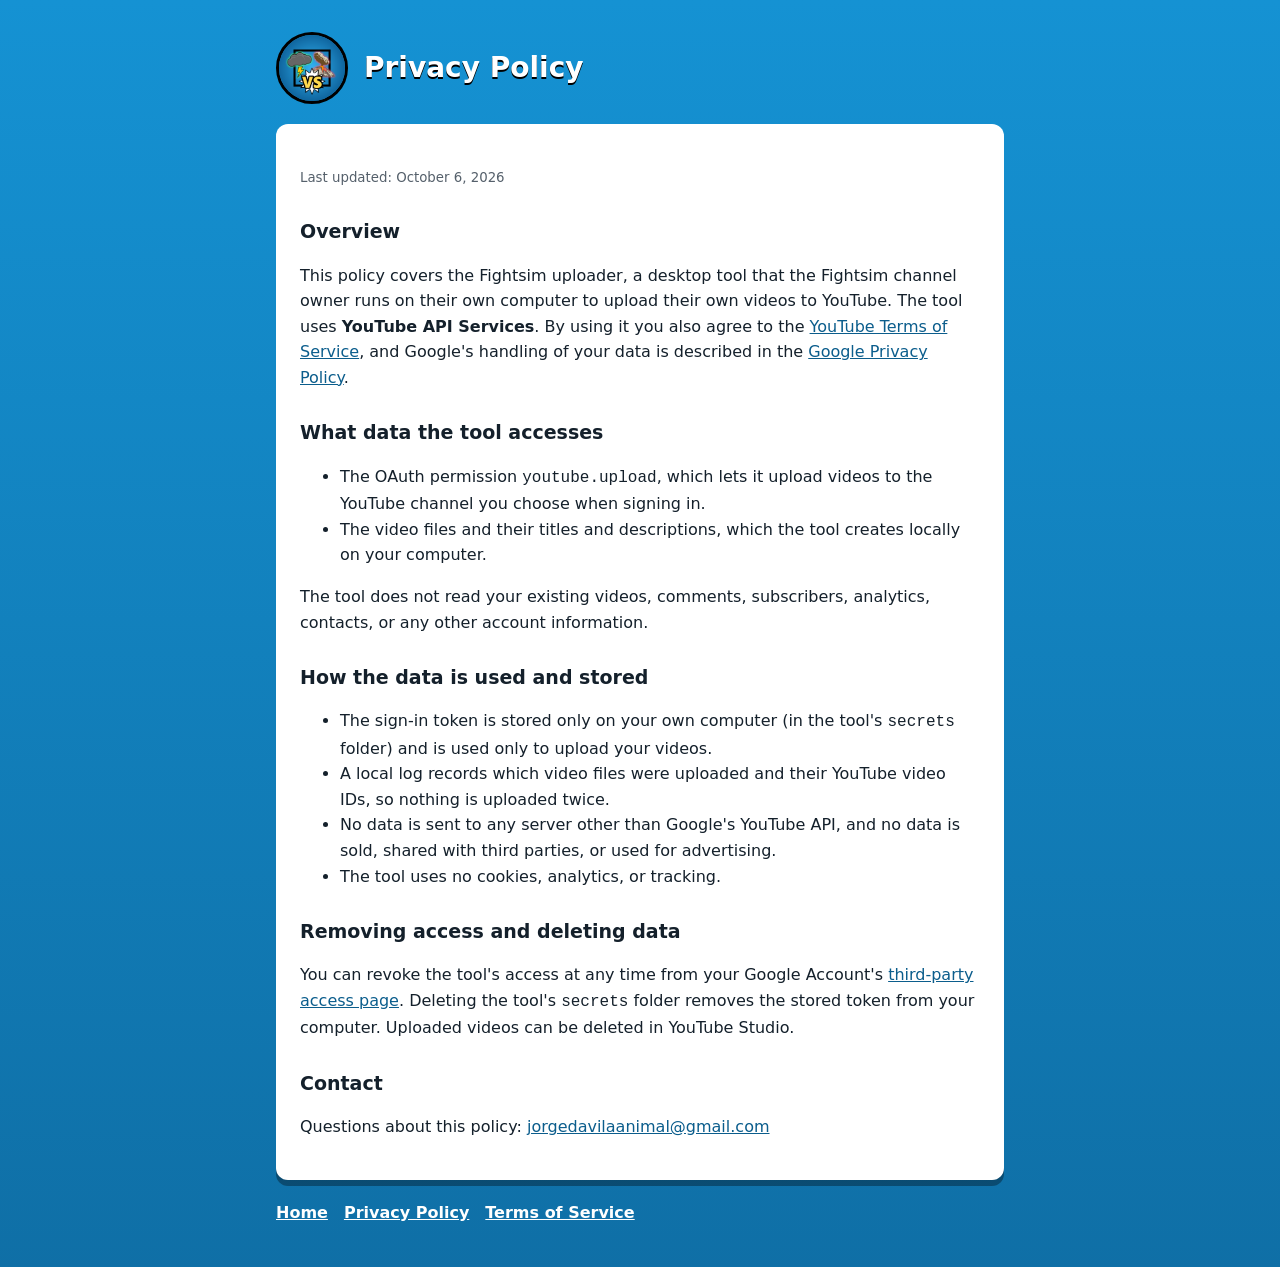
==== privacy.html @ 54f55c3b "Fightsim home page, privacy policy and terms" ====
<!doctype html>
<html lang="en">
<head>
<meta charset="utf-8">
<meta name="viewport" content="width=device-width, initial-scale=1">
<title>Privacy Policy</title>
<link rel="icon" href="icon.png">
<link rel="stylesheet" href="style.css">
</head>
<body>
<main>
<header><img src="icon.png" alt="Fightsim icon"><h1>Privacy Policy</h1></header>
<div class="card">
<p><small>Last updated: October 6, 2026</small></p>
<h2>Overview</h2>
<p>This policy covers the Fightsim uploader, a desktop tool that the Fightsim channel owner runs on their own computer to
upload their own videos to YouTube. The tool uses <strong>YouTube API Services</strong>. By using it you also agree to the
<a href="https://www.youtube.com/t/terms">YouTube Terms of Service</a>, and Google's handling of your data is described in the
<a href="https://policies.google.com/privacy">Google Privacy Policy</a>.</p>
<h2>What data the tool accesses</h2>
<ul>
<li>The OAuth permission <code>youtube.upload</code>, which lets it upload videos to the YouTube channel you choose when signing in.</li>
<li>The video files and their titles and descriptions, which the tool creates locally on your computer.</li>
</ul>
<p>The tool does not read your existing videos, comments, subscribers, analytics, contacts, or any other account information.</p>
<h2>How the data is used and stored</h2>
<ul>
<li>The sign-in token is stored only on your own computer (in the tool's <code>secrets</code> folder) and is used only to upload your videos.</li>
<li>A local log records which video files were uploaded and their YouTube video IDs, so nothing is uploaded twice.</li>
<li>No data is sent to any server other than Google's YouTube API, and no data is sold, shared with third parties, or used for advertising.</li>
<li>The tool uses no cookies, analytics, or tracking.</li>
</ul>
<h2>Removing access and deleting data</h2>
<p>You can revoke the tool's access at any time from your Google Account's
<a href="https://security.google.com/settings/security/permissions">third-party access page</a>. Deleting the tool's
<code>secrets</code> folder removes the stored token from your computer. Uploaded videos can be deleted in YouTube Studio.</p>
<h2>Contact</h2>
<p>Questions about this policy: <a href="mailto:jorgedavilaanimal@gmail.com">jorgedavilaanimal@gmail.com</a></p>
</div>
<nav><a href="index.html">Home</a><a href="privacy.html">Privacy Policy</a><a href="terms.html">Terms of Service</a></nav>
</main>
</body>
</html>
---- style.css ----
:root { --bg: #0f6fa6; --card: #ffffff; --ink: #14202b; --muted: #55606b; }
* { box-sizing: border-box; }
body { margin: 0; background: linear-gradient(#1592d3, var(--bg)); color: var(--ink); font: 16px/1.6 "Segoe UI", system-ui, sans-serif; min-height: 100vh; }
main { max-width: 760px; margin: 0 auto; padding: 32px 16px 48px; }
header { display: flex; align-items: center; gap: 16px; color: #fff; margin-bottom: 20px; }
header img { width: 72px; height: 72px; border-radius: 50%; border: 3px solid #000; }
header h1 { margin: 0; font-size: 28px; font-weight: 900; text-shadow: 0 2px 0 #000; }
.card { background: var(--card); border-radius: 12px; padding: 24px; box-shadow: 0 6px 0 #0005; }
.card h2 { margin-top: 1.4em; font-size: 19px; } .card h2:first-child { margin-top: 0; }
nav { margin-top: 20px; display: flex; gap: 16px; flex-wrap: wrap; }
nav a { color: #fff; font-weight: 700; }
small { color: var(--muted); }
a { color: #0b5d8c; }
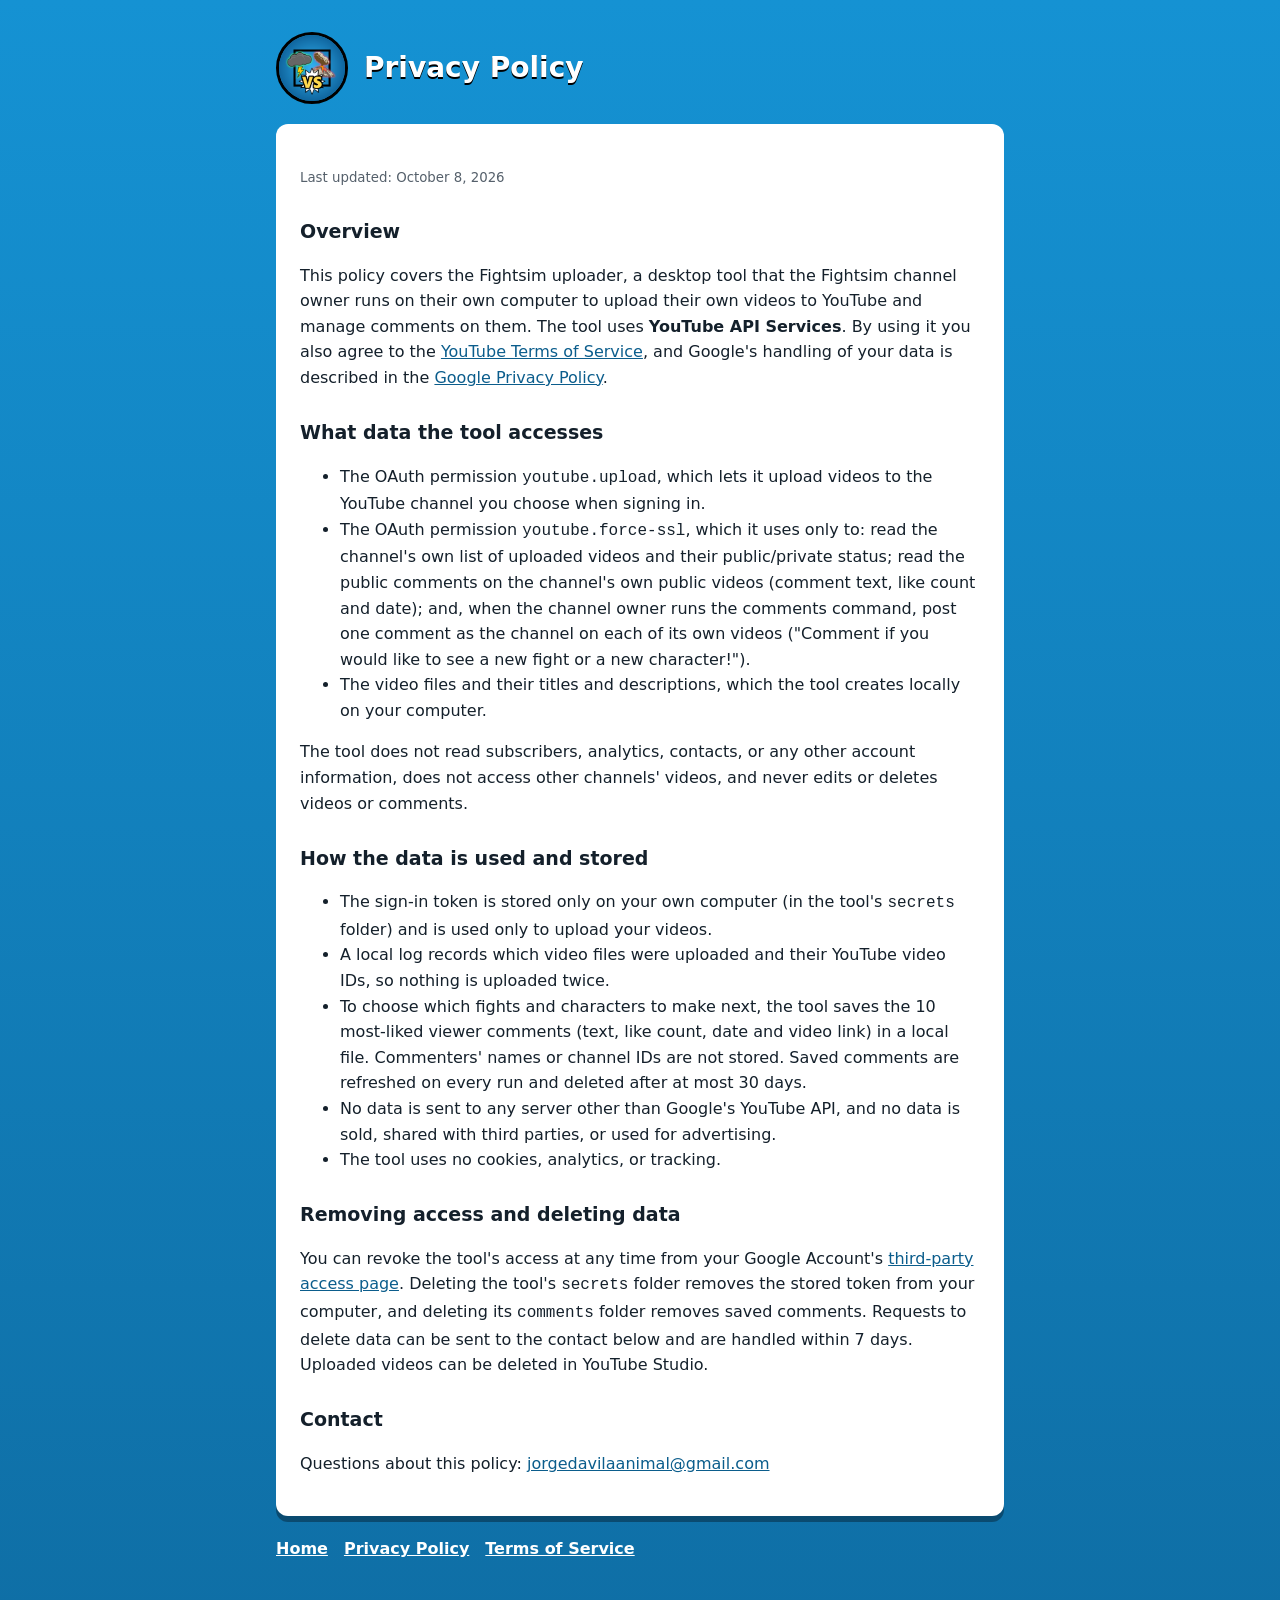
==== commit 10915b4d: "Policy: describe comments feature, 30-day comment retention" ====
--- a/privacy.html
+++ b/privacy.html
@@ -11,29 +11,38 @@
 <main>
 <header><img src="icon.png" alt="Fightsim icon"><h1>Privacy Policy</h1></header>
 <div class="card">
-<p><small>Last updated: October 6, 2026</small></p>
+<p><small>Last updated: October 8, 2026</small></p>
 <h2>Overview</h2>
 <p>This policy covers the Fightsim uploader, a desktop tool that the Fightsim channel owner runs on their own computer to
-upload their own videos to YouTube. The tool uses <strong>YouTube API Services</strong>. By using it you also agree to the
+upload their own videos to YouTube and manage comments on them. The tool uses <strong>YouTube API Services</strong>. By using it you also agree to the
 <a href="https://www.youtube.com/t/terms">YouTube Terms of Service</a>, and Google's handling of your data is described in the
 <a href="https://policies.google.com/privacy">Google Privacy Policy</a>.</p>
 <h2>What data the tool accesses</h2>
 <ul>
 <li>The OAuth permission <code>youtube.upload</code>, which lets it upload videos to the YouTube channel you choose when signing in.</li>
+<li>The OAuth permission <code>youtube.force-ssl</code>, which it uses only to: read the channel's own list of uploaded videos and
+their public/private status; read the public comments on the channel's own public videos (comment text, like count and date);
+and, when the channel owner runs the comments command, post one comment as the channel on each of its own videos
+("Comment if you would like to see a new fight or a new character!").</li>
 <li>The video files and their titles and descriptions, which the tool creates locally on your computer.</li>
 </ul>
-<p>The tool does not read your existing videos, comments, subscribers, analytics, contacts, or any other account information.</p>
+<p>The tool does not read subscribers, analytics, contacts, or any other account information, does not access other channels'
+videos, and never edits or deletes videos or comments.</p>
 <h2>How the data is used and stored</h2>
 <ul>
 <li>The sign-in token is stored only on your own computer (in the tool's <code>secrets</code> folder) and is used only to upload your videos.</li>
 <li>A local log records which video files were uploaded and their YouTube video IDs, so nothing is uploaded twice.</li>
+<li>To choose which fights and characters to make next, the tool saves the 10 most-liked viewer comments (text, like count, date and
+video link) in a local file. Commenters' names or channel IDs are not stored. Saved comments are refreshed on every run and
+deleted after at most 30 days.</li>
 <li>No data is sent to any server other than Google's YouTube API, and no data is sold, shared with third parties, or used for advertising.</li>
 <li>The tool uses no cookies, analytics, or tracking.</li>
 </ul>
 <h2>Removing access and deleting data</h2>
 <p>You can revoke the tool's access at any time from your Google Account's
 <a href="https://security.google.com/settings/security/permissions">third-party access page</a>. Deleting the tool's
-<code>secrets</code> folder removes the stored token from your computer. Uploaded videos can be deleted in YouTube Studio.</p>
+<code>secrets</code> folder removes the stored token from your computer, and deleting its <code>comments</code> folder removes
+saved comments. Requests to delete data can be sent to the contact below and are handled within 7 days. Uploaded videos can be deleted in YouTube Studio.</p>
 <h2>Contact</h2>
 <p>Questions about this policy: <a href="mailto:jorgedavilaanimal@gmail.com">jorgedavilaanimal@gmail.com</a></p>
 </div>
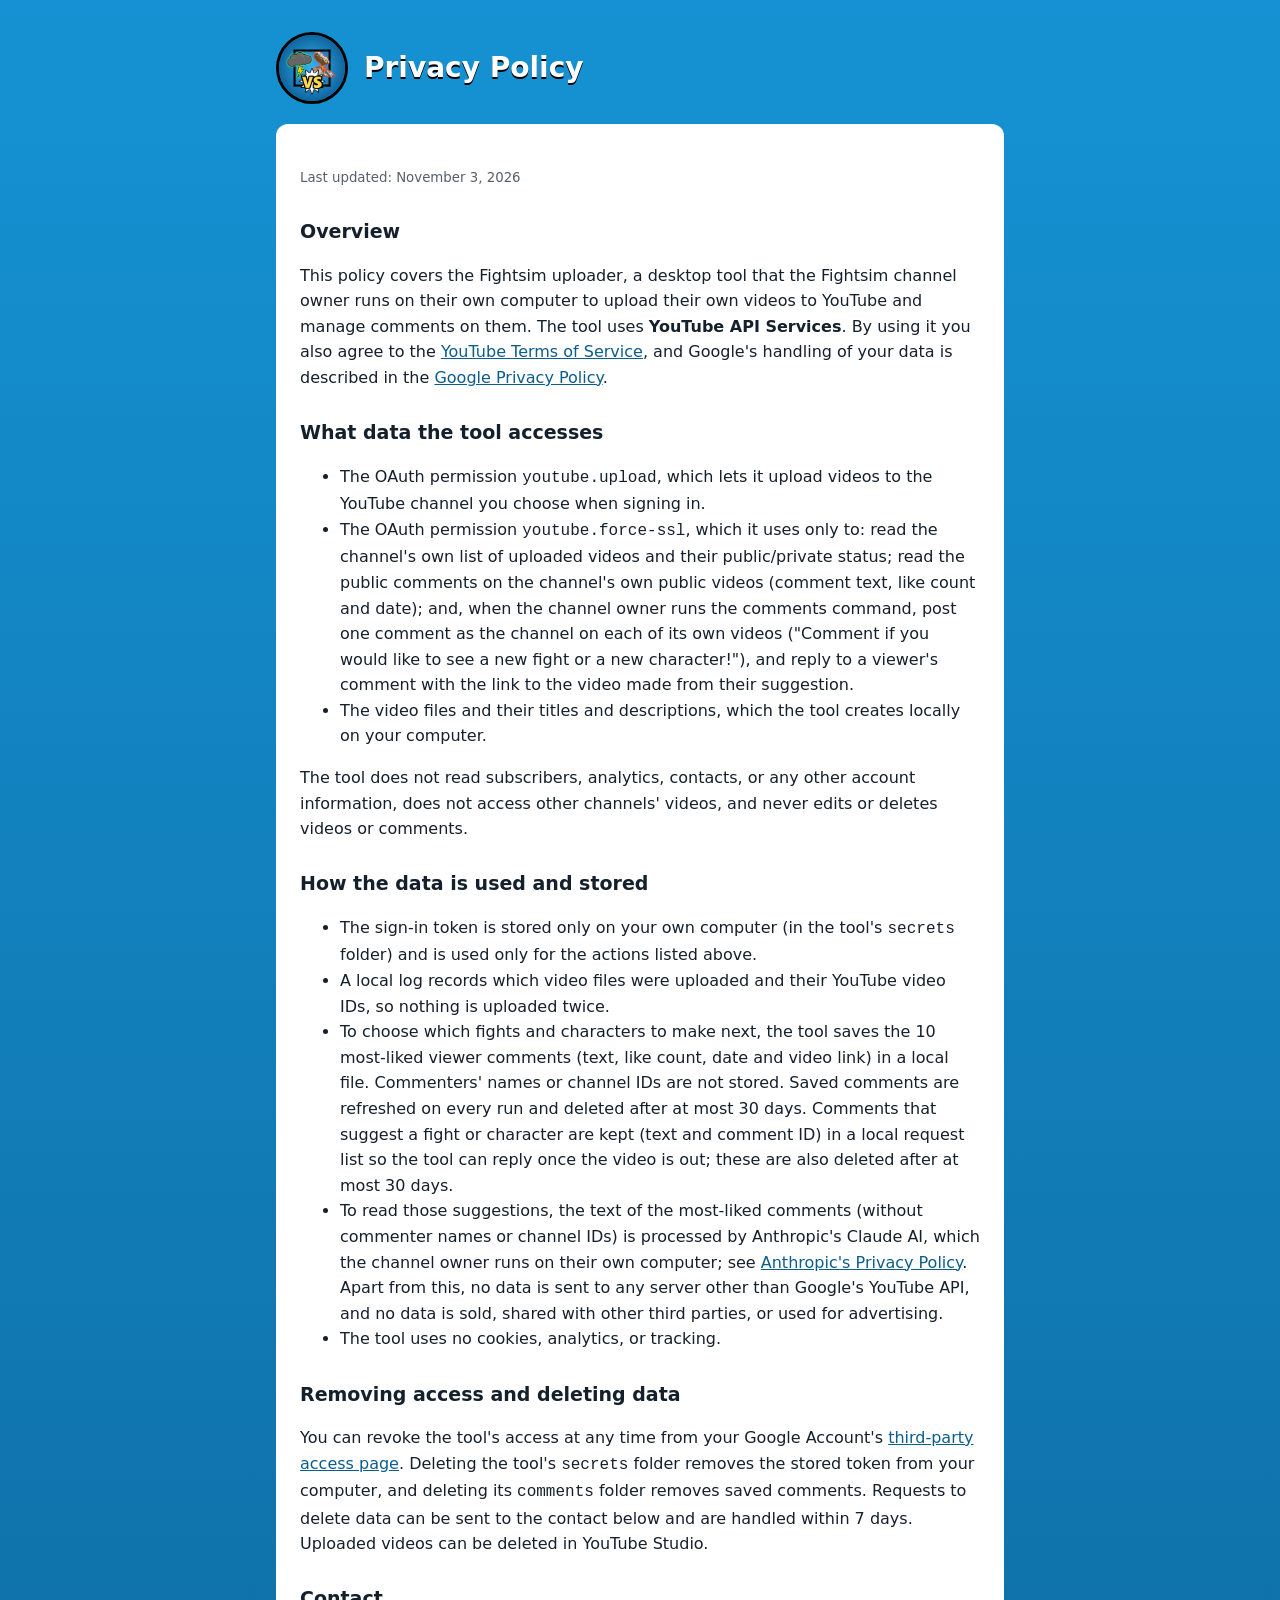
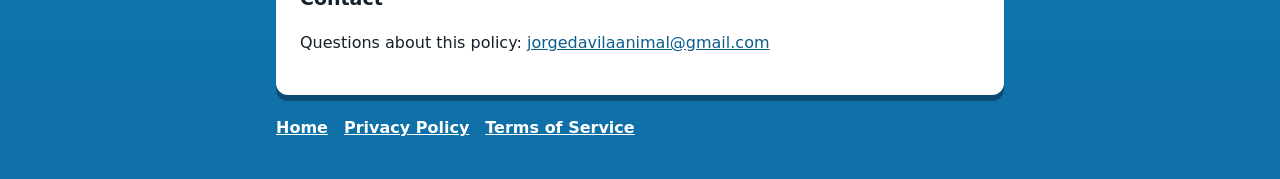
==== commit 2a5607da: "Policy: disclose Claude processing of comment suggestions and replies to viewers Co-Authored-By: Cla" ====
--- a/privacy.html
+++ b/privacy.html
@@ -11,7 +11,7 @@
 <main>
 <header><img src="icon.png" alt="Fightsim icon"><h1>Privacy Policy</h1></header>
 <div class="card">
-<p><small>Last updated: October 8, 2026</small></p>
+<p><small>Last updated: November 3, 2026</small></p>
 <h2>Overview</h2>
 <p>This policy covers the Fightsim uploader, a desktop tool that the Fightsim channel owner runs on their own computer to
 upload their own videos to YouTube and manage comments on them. The tool uses <strong>YouTube API Services</strong>. By using it you also agree to the
@@ -23,19 +23,24 @@
 <li>The OAuth permission <code>youtube.force-ssl</code>, which it uses only to: read the channel's own list of uploaded videos and
 their public/private status; read the public comments on the channel's own public videos (comment text, like count and date);
 and, when the channel owner runs the comments command, post one comment as the channel on each of its own videos
-("Comment if you would like to see a new fight or a new character!").</li>
+("Comment if you would like to see a new fight or a new character!"), and reply to a viewer's comment with the link to
+the video made from their suggestion.</li>
 <li>The video files and their titles and descriptions, which the tool creates locally on your computer.</li>
 </ul>
 <p>The tool does not read subscribers, analytics, contacts, or any other account information, does not access other channels'
 videos, and never edits or deletes videos or comments.</p>
 <h2>How the data is used and stored</h2>
 <ul>
-<li>The sign-in token is stored only on your own computer (in the tool's <code>secrets</code> folder) and is used only to upload your videos.</li>
+<li>The sign-in token is stored only on your own computer (in the tool's <code>secrets</code> folder) and is used only for the actions listed above.</li>
 <li>A local log records which video files were uploaded and their YouTube video IDs, so nothing is uploaded twice.</li>
 <li>To choose which fights and characters to make next, the tool saves the 10 most-liked viewer comments (text, like count, date and
 video link) in a local file. Commenters' names or channel IDs are not stored. Saved comments are refreshed on every run and
-deleted after at most 30 days.</li>
-<li>No data is sent to any server other than Google's YouTube API, and no data is sold, shared with third parties, or used for advertising.</li>
+deleted after at most 30 days. Comments that suggest a fight or character are kept (text and comment ID) in a local request
+list so the tool can reply once the video is out; these are also deleted after at most 30 days.</li>
+<li>To read those suggestions, the text of the most-liked comments (without commenter names or channel IDs) is processed by
+Anthropic's Claude AI, which the channel owner runs on their own computer; see
+<a href="https://www.anthropic.com/legal/privacy">Anthropic's Privacy Policy</a>. Apart from this, no data is sent to any
+server other than Google's YouTube API, and no data is sold, shared with other third parties, or used for advertising.</li>
 <li>The tool uses no cookies, analytics, or tracking.</li>
 </ul>
 <h2>Removing access and deleting data</h2>
